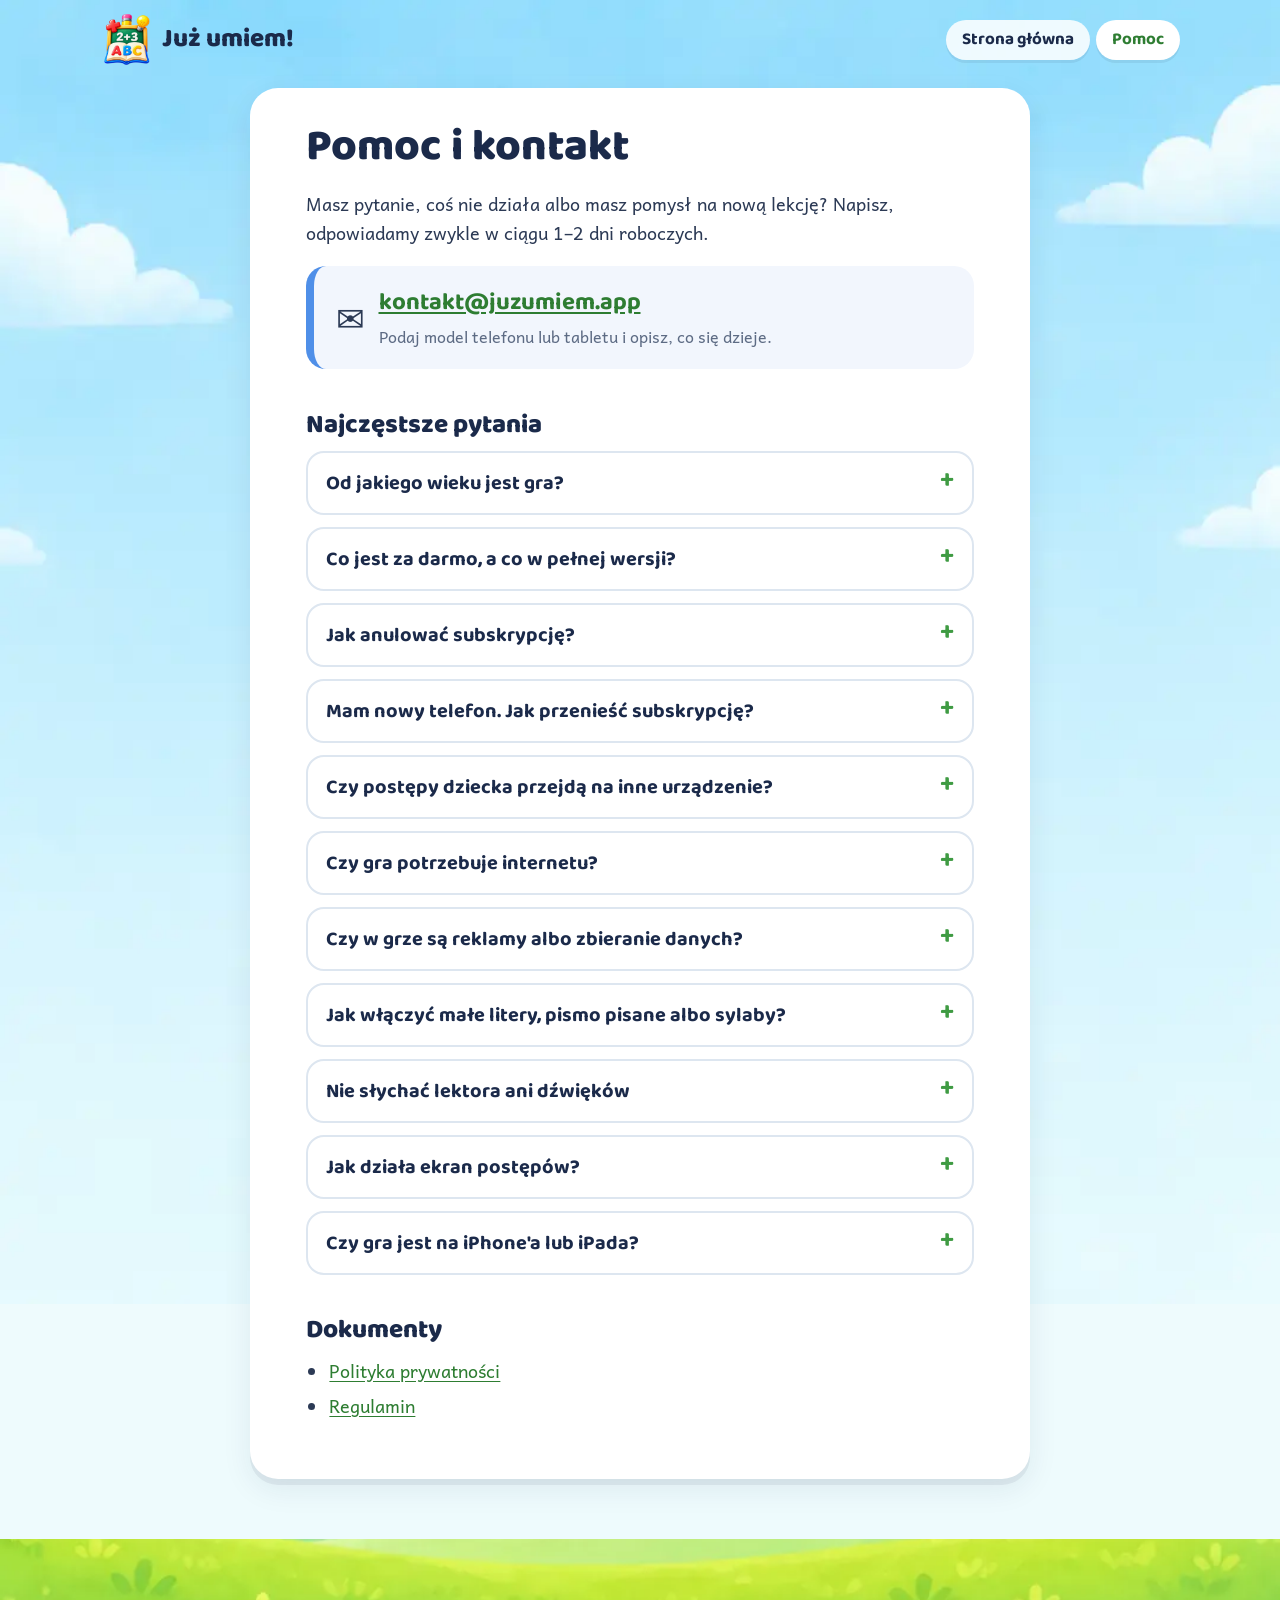
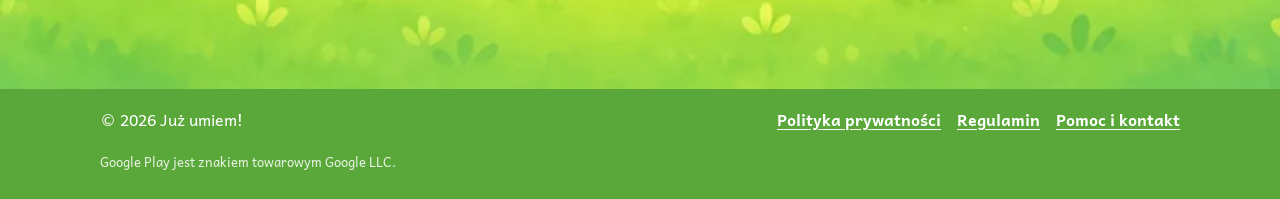
==== pomoc/index.html @ 5c7d11a3 "Pierwsza wersja strony juzumiem.app Strona główna, polityka prywatności, regulamin, pomoc i kontakt," ====
<!doctype html>
<html lang="pl">
<head>
<meta charset="utf-8">
<meta name="viewport" content="width=device-width, initial-scale=1">
<title>Pomoc i kontakt – Już umiem!</title>
<meta name="description" content="Najczęstsze pytania o grę Już umiem!: subskrypcja, rezygnacja, nowy telefon, postępy, dźwięk. Kontakt: kontakt@juzumiem.app.">
<link rel="canonical" href="https://juzumiem.app/pomoc/">
<link rel="icon" type="image/png" href="../favicon.png">
<link rel="apple-touch-icon" href="../assets/img/apple-touch-icon.png">
<link rel="stylesheet" href="../assets/style.css">
<meta name="theme-color" content="#8fdcfe">
</head>
<body>

<header class="top">
  <div class="wrap">
    <a class="brand" href="../"><img src="../assets/img/logo.webp" alt="" width="52" height="52"><span>Już umiem!</span></a>
    <nav class="nav" aria-label="Menu">
      <a href="../">Strona główna</a>
      <a href="../pomoc/" aria-current="page">Pomoc</a>
    </nav>
  </div>
</header>

<main>
  <div class="wrap narrow">
    <article class="doc">
      <h1>Pomoc i kontakt</h1>
      <p>Masz pytanie, coś nie działa albo masz pomysł na nową lekcję? Napisz, odpowiadamy zwykle w ciągu 1–2 dni roboczych.</p>
      <div class="contact">
        <span aria-hidden="true" style="font-size:34px">✉️</span>
        <div><b><a href="mailto:kontakt@juzumiem.app">kontakt@juzumiem.app</a></b><br><span class="meta">Podaj model telefonu lub tabletu i opisz, co się dzieje.</span></div>
      </div>

      <h2>Najczęstsze pytania</h2>

      <details>
        <summary>Od jakiego wieku jest gra?</summary>
        <div><p>Dla dzieci w wieku 4–10 lat. Pierwsze lekcje w każdym dziale są bardzo łatwe (na przykład dodawanie do 5 albo pierwsze litery), a kolejne coraz trudniejsze. Lektor czyta zadania na głos, więc dziecko nie musi jeszcze umieć czytać.</p></div>
      </details>

      <details>
        <summary>Co jest za darmo, a co w pełnej wersji?</summary>
        <div><p>Pierwsze 3 lekcje w każdym dziale są za darmo na zawsze. Pozostałe odblokowuje subskrypcja roczna. Nowa subskrypcja zaczyna się od 7 dni za darmo, żeby sprawdzić, czy gra spodoba się dziecku.</p></div>
      </details>

      <details>
        <summary>Jak anulować subskrypcję?</summary>
        <div>
          <ol>
            <li>Otwórz aplikację <b>Google Play</b>.</li>
            <li>Dotknij swojego zdjęcia profilowego w prawym górnym rogu.</li>
            <li>Wybierz <b>Płatności i subskrypcje</b> → <b>Subskrypcje</b>.</li>
            <li>Wybierz <b>Już umiem!</b> i dotknij <b>Anuluj subskrypcję</b>.</li>
          </ol>
          <p>Pełna wersja działa do końca opłaconego okresu. Jeśli anulujesz w czasie 7 dni na próbę, nic nie zapłacisz. Odinstalowanie gry nie anuluje subskrypcji.</p>
        </div>
      </details>

      <details>
        <summary>Mam nowy telefon. Jak przenieść subskrypcję?</summary>
        <div><p>Zaloguj się na nowym telefonie na to samo konto Google, którym kupiono subskrypcję, i zainstaluj grę z Google Play. Pełna wersja odblokuje się sama.</p></div>
      </details>

      <details>
        <summary>Czy postępy dziecka przejdą na inne urządzenie?</summary>
        <div><p>Nie. Postępy zapisują się tylko na urządzeniu, na którym dziecko gra, bo gra nic nie wysyła do internetu. Po odinstalowaniu gry albo wyczyszczeniu jej danych postępy znikną. Same lekcje i subskrypcja zostają.</p></div>
      </details>

      <details>
        <summary>Czy gra potrzebuje internetu?</summary>
        <div><p>Tylko do pobrania z Google Play i do zakupu subskrypcji. Potem działa bez internetu, na przykład w samochodzie albo w samolocie.</p></div>
      </details>

      <details>
        <summary>Czy w grze są reklamy albo zbieranie danych?</summary>
        <div><p>Nie. Nie ma reklam, kont ani narzędzi śledzących, a gra nie prosi o dostęp do mikrofonu, aparatu czy lokalizacji. Szczegóły w <a href="../prywatnosc/">polityce prywatności</a>.</p></div>
      </details>

      <details>
        <summary>Jak włączyć małe litery, pismo pisane albo sylaby?</summary>
        <div><p>Na ekranie startowym dotknij <b>Opcje</b> (zębatka w prawym górnym rogu). Są tam: <b>Małe litery</b>, <b>Pismo pisane</b>, <b>Sylaby zawsze włączone</b> i <b>Muzyka w menu</b>.</p></div>
      </details>

      <details>
        <summary>Nie słychać lektora ani dźwięków</summary>
        <div><p>Sprawdź głośność multimediów w telefonie (przyciski głośności w czasie gry) i czy telefon nie jest połączony ze słuchawkami Bluetooth. Muzykę w menu można wyłączyć osobno w Opcjach, lektor gra wtedy dalej.</p></div>
      </details>

      <details>
        <summary>Jak działa ekran postępów?</summary>
        <div><p>Dotknij <b>Postępy</b> na ekranie startowym albo na dole menu działu. Zobaczysz, które lekcje dziecko skończyło w każdym dziale, średni wynik, ostatnio ćwiczone lekcje i ile lekcji skończyło w każdym z ostatnich 7 dni.</p></div>
      </details>

      <details>
        <summary>Czy gra jest na iPhone'a lub iPada?</summary>
        <div><p>Na razie tylko na Androida. Wersję na iPhone'a i iPada planujemy później.</p></div>
      </details>

      <h2>Dokumenty</h2>
      <ul>
        <li><a href="../prywatnosc/">Polityka prywatności</a></li>
        <li><a href="../regulamin/">Regulamin</a></li>
      </ul>
    </article>
  </div>
</main>

<footer class="foot">
  <div class="grass" aria-hidden="true"></div>
  <div class="bar">
    <div class="wrap">
      <span>© 2026 Już umiem!</span>
      <nav aria-label="Stopka">
        <a href="../prywatnosc/">Polityka prywatności</a>
        <a href="../regulamin/">Regulamin</a>
        <a href="../pomoc/" aria-current="page">Pomoc i kontakt</a>
      </nav>
      <p class="tm">Google Play jest znakiem towarowym Google LLC.</p>
    </div>
  </div>
</footer>

</body>
</html>
---- assets/style.css ----
/* Już umiem! — strona www. Kolory i czcionki jak w grze. */

@font-face { font-family: "Baloo 2"; font-weight: 800; font-display: swap;
  src: url("fonts/baloo2-extrabold.woff2") format("woff2"); }
@font-face { font-family: "Baloo 2"; font-weight: 700; font-display: swap;
  src: url("fonts/baloo2-bold.woff2") format("woff2"); }
@font-face { font-family: "Andika"; font-weight: 400; font-display: swap;
  src: url("fonts/andika-regular.woff2") format("woff2"); }
@font-face { font-family: "Andika"; font-weight: 700; font-display: swap;
  src: url("fonts/andika-bold.woff2") format("woff2"); }

:root {
  color-scheme: light;
  --navy: #1b2a4a;
  --text: #2c3a55;
  --soft: #5d6b84;
  --green: #3f9b43;
  --green-dark: #2e7d32;
  --green-bg: #f3faf1;
  --blue: #4f8fe8;
  --blue-bg: #f2f6fd;
  --red: #e8684a;
  --yellow: #e8c23d;
  --purple: #9b59d0;
  --pink: #e85a8a;
  --teal: #45b7a0;
  --sky-top: #8fdcfe;
  --sky-bottom: #eefbfd;
  --card: #ffffff;
  --line: #dde6f0;
  --todo-bg: #fff3b0;
  --todo-line: #e8c23d;
  --radius: 28px;
  --shadow: 0 6px 0 rgba(27, 42, 74, .07), 0 10px 30px rgba(27, 42, 74, .08);
  --head: "Baloo 2", "Trebuchet MS", system-ui, sans-serif;
  --body: "Andika", "Segoe UI", system-ui, sans-serif;
}

* { box-sizing: border-box; }
html { scroll-behavior: smooth; -webkit-text-size-adjust: 100%; }
body {
  margin: 0;
  font-family: var(--body);
  font-size: 18px;
  line-height: 1.6;
  color: var(--text);
  background: var(--sky-bottom);
  background-image:
    url("img/niebo.webp"),
    linear-gradient(180deg, var(--sky-top) 0, #e6f9fd 820px, var(--sky-bottom) 1200px);
  background-repeat: no-repeat;
  background-size: max(100%, 760px) auto, 100% 100%;
  background-position: top center;
  min-height: 100vh;
  display: flex;
  flex-direction: column;
}
img { max-width: 100%; height: auto; display: block; }
a { color: var(--green-dark); text-underline-offset: 3px; }
a:hover { color: var(--green); }
h1, h2, h3 { font-family: var(--head); color: var(--navy); line-height: 1.15; margin: 0 0 .4em; }
h1 { font-weight: 800; font-size: clamp(34px, 6vw, 56px); }
h2 { font-weight: 800; font-size: clamp(28px, 4.4vw, 40px); }
h3 { font-weight: 700; font-size: 24px; }
p { margin: 0 0 1em; }
:focus-visible { outline: 3px solid var(--blue); outline-offset: 3px; border-radius: 8px; }

.wrap { width: 100%; max-width: 1120px; margin: 0 auto; padding: 0 20px; }
.narrow { max-width: 820px; }
main { flex: 1; }

/* ── nagłówek ─────────────────────────────────────── */
.top { padding: 14px 0; }
.top .wrap { display: flex; align-items: center; justify-content: space-between; gap: 12px; flex-wrap: wrap; }
.brand { display: flex; align-items: center; gap: 10px; text-decoration: none; color: var(--navy); }
.brand img { width: 52px; height: 52px; }
.brand span { font-family: var(--head); font-weight: 800; font-size: 26px; }
.nav { display: flex; gap: 6px; flex-wrap: wrap; }
.nav a {
  font-family: var(--head); font-weight: 700; font-size: 17px;
  color: var(--navy); text-decoration: none;
  background: rgba(255, 255, 255, .85); padding: 6px 16px; border-radius: 999px;
  box-shadow: 0 3px 0 rgba(27, 42, 74, .08);
}
.nav a:hover, .nav a[aria-current="page"] { background: #fff; color: var(--green-dark); }

/* ── hero ─────────────────────────────────────────── */
.hero { padding: 24px 0 40px; }
.hero .wrap { display: grid; grid-template-columns: 1.15fr .85fr; gap: 40px; align-items: center; }
.hero .napis { width: min(420px, 80%); margin: 0 0 8px -8px; }
.hero h1 { font-size: clamp(30px, 4.6vw, 46px); }
.hero .lead { font-size: 20px; color: var(--text); max-width: 34em; }
.cta { display: flex; gap: 12px; flex-wrap: wrap; margin-top: 22px; }
.btn {
  display: inline-flex; align-items: center; gap: 10px;
  font-family: var(--head); font-weight: 800; font-size: 20px;
  padding: 12px 26px; border-radius: 19px; text-decoration: none;
  background: var(--green); color: #fff;
  box-shadow: 0 5px 0 var(--green-dark);
  transition: transform .08s ease, box-shadow .08s ease;
}
.btn:hover { color: #fff; background: #379039; }
.btn:active { transform: translateY(3px); box-shadow: 0 2px 0 var(--green-dark); }
.btn.white { background: #fff; color: var(--navy); box-shadow: 0 5px 0 var(--line); }
.btn.white:hover { color: var(--green-dark); }
.btn.soon { background: var(--navy); box-shadow: 0 5px 0 #0d1830; cursor: default; }
.btn.soon small { display: block; font-size: 13px; font-weight: 700; opacity: .8; line-height: 1; }
.btn.soon b { display: block; line-height: 1.1; }
.btn svg { flex: none; }

.phone {
  width: 100%; max-width: 330px; margin: 0 auto;
  border-radius: 44px; padding: 12px; background: #1b2a4a;
  box-shadow: 0 24px 50px rgba(27, 42, 74, .28);
}
.phone img { border-radius: 33px; aspect-ratio: 9 / 16; width: 100%; object-fit: cover; }

.badges { display: flex; flex-wrap: wrap; gap: 8px; margin: 18px 0 0; padding: 0; list-style: none; }
.badges li {
  background: #fff; border-radius: 999px; padding: 4px 14px 4px 10px;
  font-weight: 700; font-size: 16px; color: var(--navy);
  display: flex; align-items: center; gap: 6px; box-shadow: 0 3px 0 rgba(27, 42, 74, .07);
}
.badges li::before { content: "✓"; color: var(--green); font-weight: 700; }

/* ── sekcje ───────────────────────────────────────── */
section { padding: 44px 0; }
.section-head { text-align: center; max-width: 720px; margin: 0 auto 28px; }
.section-head p { color: var(--soft); font-size: 19px; }
.section-head .hint { font-size: 15px; font-weight: 700; color: var(--green-dark); margin: -6px 0 0; }

.grid-subjects { display: grid; grid-template-columns: repeat(4, 1fr); gap: 18px; }
.subject {
  background: var(--card); border-radius: var(--radius); padding: 18px 18px 16px;
  box-shadow: var(--shadow); border-left: 10px solid var(--c, var(--green));
}
.subject img { width: 84px; height: 84px; object-fit: contain; margin-bottom: 6px; }
.subject h3 { margin-bottom: .2em; }
.subject p { font-size: 16px; color: var(--soft); margin: 0; line-height: 1.5; }

.shots {
  display: grid; grid-auto-flow: column; grid-auto-columns: 220px; gap: 18px;
  overflow-x: auto; padding: 8px 20px 22px; scroll-snap-type: x mandatory;
  scrollbar-width: thin; max-width: 1120px; margin: 0 auto;
}
.shots figure { margin: 0; scroll-snap-align: center; }
.shots img {
  border-radius: 26px; aspect-ratio: 9 / 16; width: 100%; object-fit: cover;
  border: 6px solid #fff; box-shadow: var(--shadow); background: #fff;
}
.shots figcaption { text-align: center; font-family: var(--head); font-weight: 700; color: var(--navy); margin-top: 8px; }

.parents { display: grid; grid-template-columns: repeat(3, 1fr); gap: 18px; }
.card {
  background: var(--card); border-radius: var(--radius); padding: 22px 24px;
  box-shadow: var(--shadow);
}
.card h3 { display: flex; align-items: center; gap: 10px; }
.card .ico {
  flex: none; width: 40px; height: 40px; border-radius: 12px; display: grid; place-items: center;
  font-size: 22px; background: var(--green-bg);
}
.card p { margin: 0; color: var(--soft); font-size: 17px; }

.price {
  display: grid; grid-template-columns: repeat(3, 1fr); gap: 18px; align-items: stretch;
}
.price .card { text-align: center; border-top: 10px solid var(--c, var(--green)); }
.price .big { font-family: var(--head); font-weight: 800; font-size: 44px; color: var(--navy); line-height: 1.1; margin: 4px 0 6px; }
.price .card p { font-size: 16px; }
.note { text-align: center; color: var(--soft); font-size: 16px; margin-top: 18px; }

/* ── strony z tekstem (prywatność, regulamin, pomoc) ─ */
.doc {
  background: var(--card); border-radius: var(--radius); box-shadow: var(--shadow);
  padding: 34px clamp(20px, 5vw, 56px) 40px; margin: 8px auto 40px;
}
.doc h1 { font-size: clamp(30px, 5vw, 44px); }
.doc h2 { font-size: 26px; margin-top: 1.6em; }
.doc h3 { font-size: 21px; margin-top: 1.2em; }
.doc ul, .doc ol { padding-left: 1.3em; margin: 0 0 1em; }
.doc li { margin-bottom: .35em; }
.doc .meta { color: var(--soft); font-size: 16px; }
.summary {
  background: var(--green-bg); border-radius: 20px; padding: 18px 22px; margin: 18px 0 8px;
  border-left: 8px solid var(--green);
}
.summary ul { margin: 0; }
.summary p:last-child { margin: 0; }
details {
  border: 2px solid var(--line); border-radius: 18px; padding: 0 18px; margin: 0 0 12px; background: #fff;
}
details[open] { border-color: #b9d9b5; }
summary {
  cursor: pointer; font-family: var(--head); font-weight: 700; font-size: 20px; color: var(--navy);
  padding: 14px 0; list-style: none; display: flex; justify-content: space-between; gap: 12px;
}
summary::-webkit-details-marker { display: none; }
summary::after { content: "+"; color: var(--green); font-size: 26px; line-height: 1; }
details[open] summary::after { content: "−"; }
details > div { padding-bottom: 14px; }
.contact {
  display: flex; align-items: center; gap: 14px; flex-wrap: wrap;
  background: var(--blue-bg); border-radius: 20px; padding: 18px 22px; margin: 10px 0 18px;
  border-left: 8px solid var(--blue);
}
.contact b { font-family: var(--head); font-size: 24px; color: var(--navy); }

/* miejsca do uzupełnienia przed wydaniem — celowo widoczne */
.todo {
  background: var(--todo-bg); border: 2px dashed var(--todo-line); border-radius: 8px;
  padding: 0 6px; font-weight: 700; color: #6b5300; white-space: nowrap;
}

/* ── stopka ───────────────────────────────────────── */
.foot { margin-top: 20px; }
.foot .grass { height: 150px; background: url("img/trawa.webp") center bottom / cover no-repeat; }
.foot .bar { background: #5aa83a; color: #fff; padding: 18px 0 26px; font-size: 16px; }
.foot .bar .wrap { display: flex; justify-content: space-between; gap: 14px; flex-wrap: wrap; align-items: center; }
.foot a { color: #fff; font-weight: 700; }
.foot nav { display: flex; gap: 16px; flex-wrap: wrap; }
.foot .tm { font-size: 13px; opacity: .85; width: 100%; margin: 6px 0 0; }

/* ── telefon ──────────────────────────────────────── */
@media (max-width: 900px) {
  .hero .wrap { grid-template-columns: 1fr; gap: 26px; }
  .hero .phone { max-width: 260px; }
  .grid-subjects { grid-template-columns: repeat(2, 1fr); }
  .parents, .price { grid-template-columns: 1fr; }
}
@media (max-width: 520px) {
  body { font-size: 17px; }
  .wrap { padding: 0 16px; }
  .brand span { font-size: 22px; }
  .brand img { width: 44px; height: 44px; }
  .nav a { font-size: 15px; padding: 5px 12px; }
  .grid-subjects { gap: 12px; }
  .subject { padding: 14px 12px 12px; border-left-width: 7px; }
  .subject img { width: 64px; height: 64px; }
  .subject h3 { font-size: 20px; }
  .subject p { font-size: 14.5px; }
  .shots { grid-auto-columns: 180px; padding: 8px 16px 20px; }
  .foot .grass { height: 100px; }
  .todo { white-space: normal; }
}
@media (prefers-reduced-motion: reduce) {
  html { scroll-behavior: auto; }
  .btn { transition: none; }
}
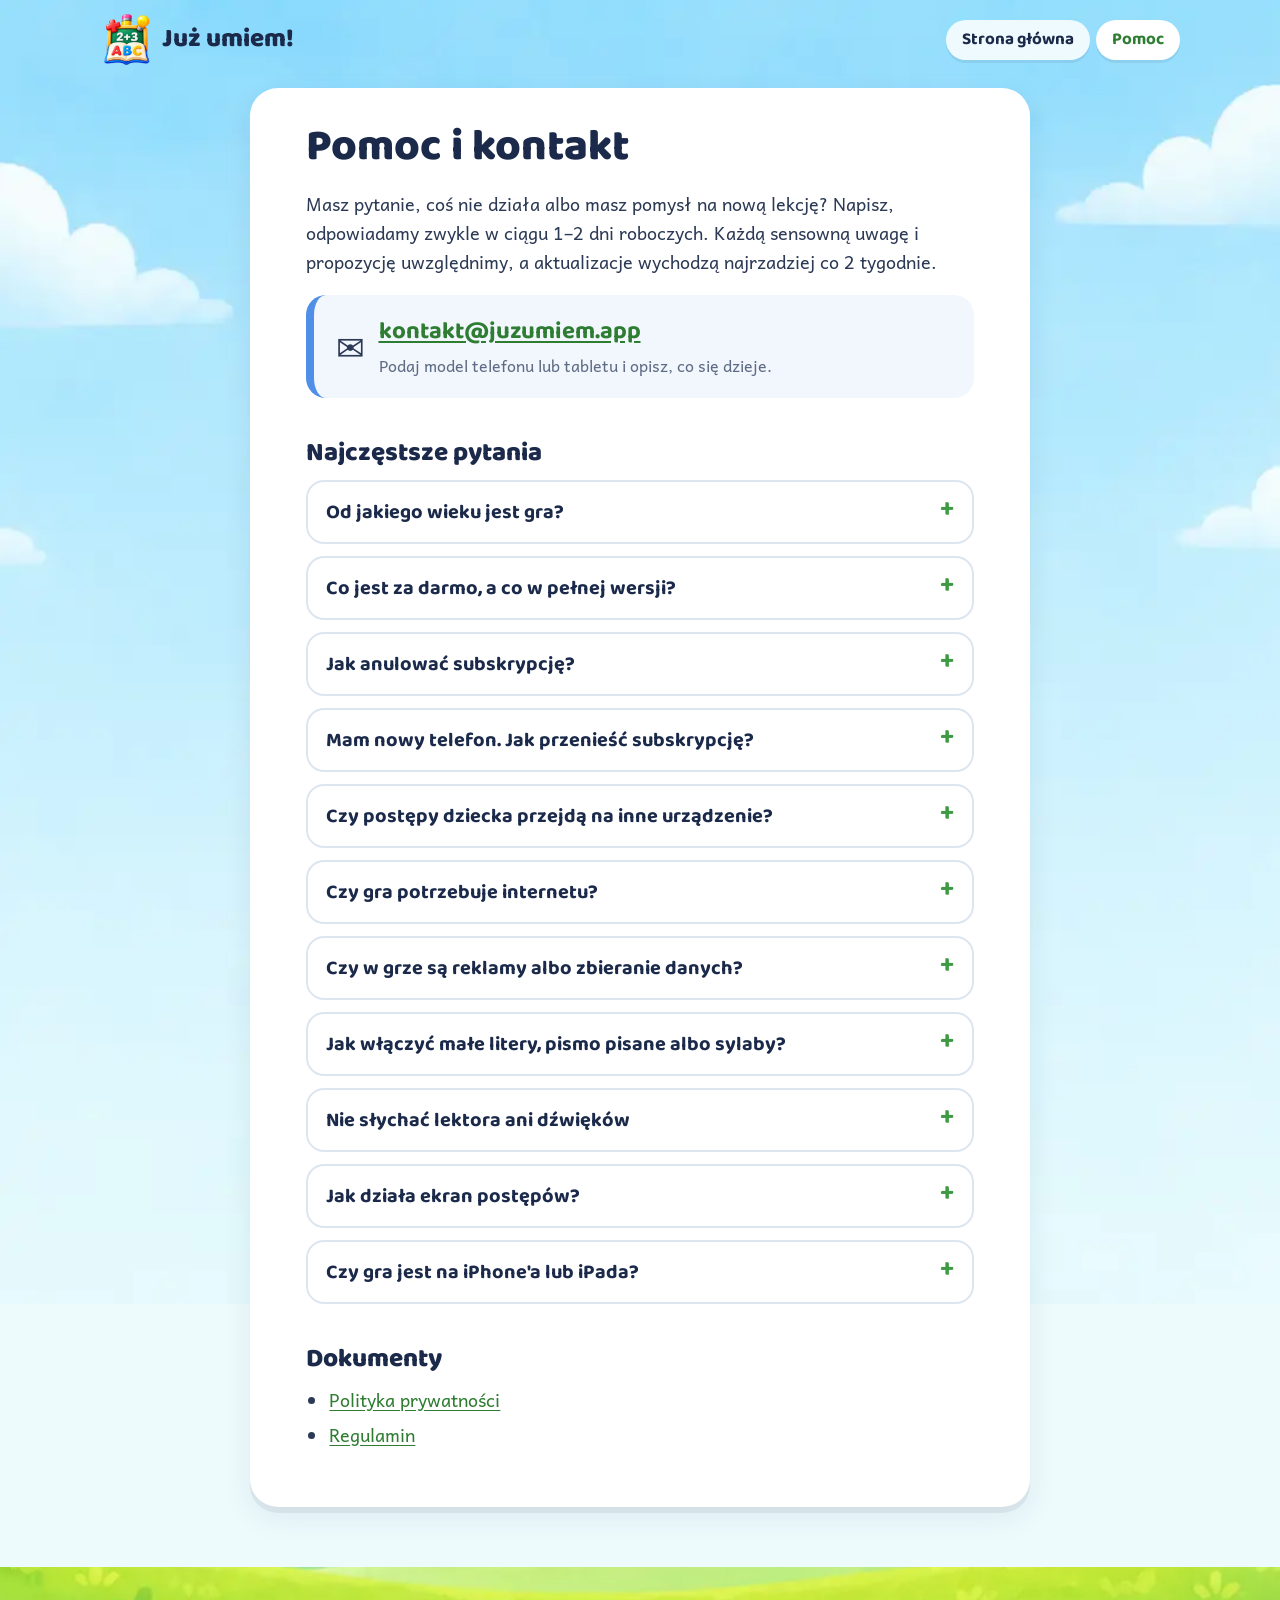
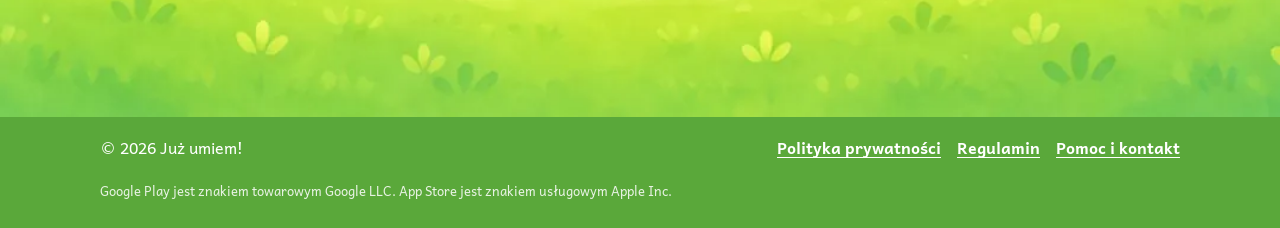
==== commit 78b83add: "FAQ na stronie głównej, wiek 4–12 lat, sekcja o rozwoju gry Widoczny przycisk FAQ w menu i sekcja z " ====
--- a/pomoc/index.html
+++ b/pomoc/index.html
@@ -27,7 +27,7 @@
   <div class="wrap narrow">
     <article class="doc">
       <h1>Pomoc i kontakt</h1>
-      <p>Masz pytanie, coś nie działa albo masz pomysł na nową lekcję? Napisz, odpowiadamy zwykle w ciągu 1–2 dni roboczych.</p>
+      <p>Masz pytanie, coś nie działa albo masz pomysł na nową lekcję? Napisz, odpowiadamy zwykle w ciągu 1–2 dni roboczych. Każdą sensowną uwagę i propozycję uwzględnimy, a aktualizacje wychodzą najrzadziej co 2 tygodnie.</p>
       <div class="contact">
         <span aria-hidden="true" style="font-size:34px">✉️</span>
         <div><b><a href="mailto:kontakt@juzumiem.app">kontakt@juzumiem.app</a></b><br><span class="meta">Podaj model telefonu lub tabletu i opisz, co się dzieje.</span></div>
@@ -37,7 +37,7 @@
 
       <details>
         <summary>Od jakiego wieku jest gra?</summary>
-        <div><p>Dla dzieci w wieku 4–10 lat. Pierwsze lekcje w każdym dziale są bardzo łatwe (na przykład dodawanie do 5 albo pierwsze litery), a kolejne coraz trudniejsze. Lektor czyta zadania na głos, więc dziecko nie musi jeszcze umieć czytać.</p></div>
+        <div><p>Dla dzieci w wieku 4–12 lat. Pierwsze lekcje w każdym dziale są bardzo łatwe (na przykład dodawanie do 5 albo pierwsze litery), a kolejne coraz trudniejsze. Lektor czyta zadania na głos, więc dziecko nie musi jeszcze umieć czytać.</p></div>
       </details>
 
       <details>
@@ -48,19 +48,21 @@
       <details>
         <summary>Jak anulować subskrypcję?</summary>
         <div>
+          <p>Na Androidzie:</p>
           <ol>
             <li>Otwórz aplikację <b>Google Play</b>.</li>
             <li>Dotknij swojego zdjęcia profilowego w prawym górnym rogu.</li>
             <li>Wybierz <b>Płatności i subskrypcje</b> → <b>Subskrypcje</b>.</li>
             <li>Wybierz <b>Już umiem!</b> i dotknij <b>Anuluj subskrypcję</b>.</li>
           </ol>
+          <p>Na iPhonie i iPadzie: <b>Ustawienia</b> → Twoje imię i nazwisko → <b>Subskrypcje</b> → <b>Już umiem!</b> → <b>Anuluj subskrypcję</b>.</p>
           <p>Pełna wersja działa do końca opłaconego okresu. Jeśli anulujesz w czasie 7 dni na próbę, nic nie zapłacisz. Odinstalowanie gry nie anuluje subskrypcji.</p>
         </div>
       </details>
 
       <details>
         <summary>Mam nowy telefon. Jak przenieść subskrypcję?</summary>
-        <div><p>Zaloguj się na nowym telefonie na to samo konto Google, którym kupiono subskrypcję, i zainstaluj grę z Google Play. Pełna wersja odblokuje się sama.</p></div>
+        <div><p>Zaloguj się na nowym telefonie na to samo konto Google, którym kupiono subskrypcję, i zainstaluj grę z Google Play. Na iPhonie zaloguj się na to samo Apple ID i zainstaluj grę z App Store. Pełna wersja odblokuje się sama.</p></div>
       </details>
 
       <details>
@@ -70,7 +72,7 @@
 
       <details>
         <summary>Czy gra potrzebuje internetu?</summary>
-        <div><p>Tylko do pobrania z Google Play i do zakupu subskrypcji. Potem działa bez internetu, na przykład w samochodzie albo w samolocie.</p></div>
+        <div><p>Lekcje działają bez internetu, na przykład w samochodzie albo w samolocie. Internet jest potrzebny do pobrania gry z Google Play, do zakupu subskrypcji i raz na 30 dni do jej potwierdzenia: wystarczy włączyć grę, gdy telefon ma internet, a pełna wersja znów działa offline przez 30 dni. Jeśli przez 30 dni gra nie połączy się z internetem, płatne lekcje zablokują się do najbliższego połączenia. Darmowe lekcje działają zawsze.</p></div>
       </details>
 
       <details>
@@ -95,7 +97,7 @@
 
       <details>
         <summary>Czy gra jest na iPhone'a lub iPada?</summary>
-        <div><p>Na razie tylko na Androida. Wersję na iPhone'a i iPada planujemy później.</p></div>
+        <div><p>Tak, gra wychodzi jednocześnie na Androida oraz na iPhone'a i iPada.</p></div>
       </details>
 
       <h2>Dokumenty</h2>
@@ -117,7 +119,7 @@
         <a href="../regulamin/">Regulamin</a>
         <a href="../pomoc/" aria-current="page">Pomoc i kontakt</a>
       </nav>
-      <p class="tm">Google Play jest znakiem towarowym Google LLC.</p>
+      <p class="tm">Google Play jest znakiem towarowym Google LLC. App Store jest znakiem usługowym Apple Inc.</p>
     </div>
   </div>
 </footer>
--- a/assets/style.css
+++ b/assets/style.css
@@ -83,12 +83,19 @@
   box-shadow: 0 3px 0 rgba(27, 42, 74, .08);
 }
 .nav a:hover, .nav a[aria-current="page"] { background: #fff; color: var(--green-dark); }
+.nav a.hot { background: var(--green); color: #fff; box-shadow: 0 3px 0 var(--green-dark); }
+.nav a.hot:hover { background: #379039; color: #fff; }
 
 /* ── hero ─────────────────────────────────────────── */
 .hero { padding: 24px 0 40px; }
 .hero .wrap { display: grid; grid-template-columns: 1.15fr .85fr; gap: 40px; align-items: center; }
 .hero .napis { width: min(420px, 80%); margin: 0 0 8px -8px; }
 .hero h1 { font-size: clamp(30px, 4.6vw, 46px); }
+.age {
+  display: inline-block; margin: 0 0 12px; padding: 6px 20px 4px; border-radius: 999px;
+  font-family: var(--head); font-weight: 800; font-size: 24px; line-height: 1.2; color: #fff;
+  background: var(--red); box-shadow: 0 4px 0 #c24f34; transform: rotate(-2deg);
+}
 .hero .lead { font-size: 20px; color: var(--text); max-width: 34em; }
 .cta { display: flex; gap: 12px; flex-wrap: wrap; margin-top: 22px; }
 .btn {
@@ -170,6 +177,33 @@
 .price .card p { font-size: 16px; }
 .note { text-align: center; color: var(--soft); font-size: 16px; margin-top: 18px; }
 
+/* ── gra ciągle rośnie ─────────────────────────────── */
+#rozwoj { padding: 10px 0 30px; }
+.dev {
+  background: linear-gradient(135deg, #3f9b43 0%, #5bb54a 100%); color: #fff;
+  border-radius: 36px; padding: 30px clamp(20px, 4vw, 44px); box-shadow: 0 8px 0 var(--green-dark), 0 18px 40px rgba(46, 125, 50, .25);
+  display: grid; grid-template-columns: .9fr 1.1fr; gap: 28px; align-items: center;
+}
+.dev h2, .dev h3 { color: #fff; }
+.dev-head p { font-size: 19px; margin: 0; opacity: .95; }
+.dev-points { display: grid; gap: 14px; }
+.dev-point {
+  display: flex; gap: 16px; align-items: center;
+  background: rgba(255, 255, 255, .14); border-radius: 22px; padding: 14px 18px;
+}
+.dev-point h3 { font-size: 21px; margin: 0 0 .15em; }
+.dev-point p { margin: 0; font-size: 16px; opacity: .95; }
+.dev-point a { color: #fff; font-weight: 700; }
+.dev-big {
+  flex: none; width: 92px; height: 92px; border-radius: 24px; background: #fff; color: var(--green-dark);
+  display: grid; place-content: center; text-align: center;
+  font-family: var(--head); font-weight: 800; font-size: 34px; line-height: .95;
+}
+.dev-big small { display: block; font-size: 15px; font-weight: 700; margin-top: 2px; }
+
+/* ── FAQ na stronie głównej ───────────────────────── */
+.faq details { box-shadow: 0 3px 0 rgba(27, 42, 74, .06); }
+
 /* ── strony z tekstem (prywatność, regulamin, pomoc) ─ */
 .doc {
   background: var(--card); border-radius: var(--radius); box-shadow: var(--shadow);
@@ -226,7 +260,7 @@
   .hero .wrap { grid-template-columns: 1fr; gap: 26px; }
   .hero .phone { max-width: 260px; }
   .grid-subjects { grid-template-columns: repeat(2, 1fr); }
-  .parents, .price { grid-template-columns: 1fr; }
+  .parents, .price, .dev { grid-template-columns: 1fr; }
 }
 @media (max-width: 520px) {
   body { font-size: 17px; }
@@ -242,6 +276,9 @@
   .shots { grid-auto-columns: 180px; padding: 8px 16px 20px; }
   .foot .grass { height: 100px; }
   .todo { white-space: normal; }
+  .age { font-size: 20px; }
+  .dev-big { width: 74px; height: 74px; font-size: 28px; }
+  .dev-point { padding: 12px 14px; gap: 12px; }
 }
 @media (prefers-reduced-motion: reduce) {
   html { scroll-behavior: auto; }
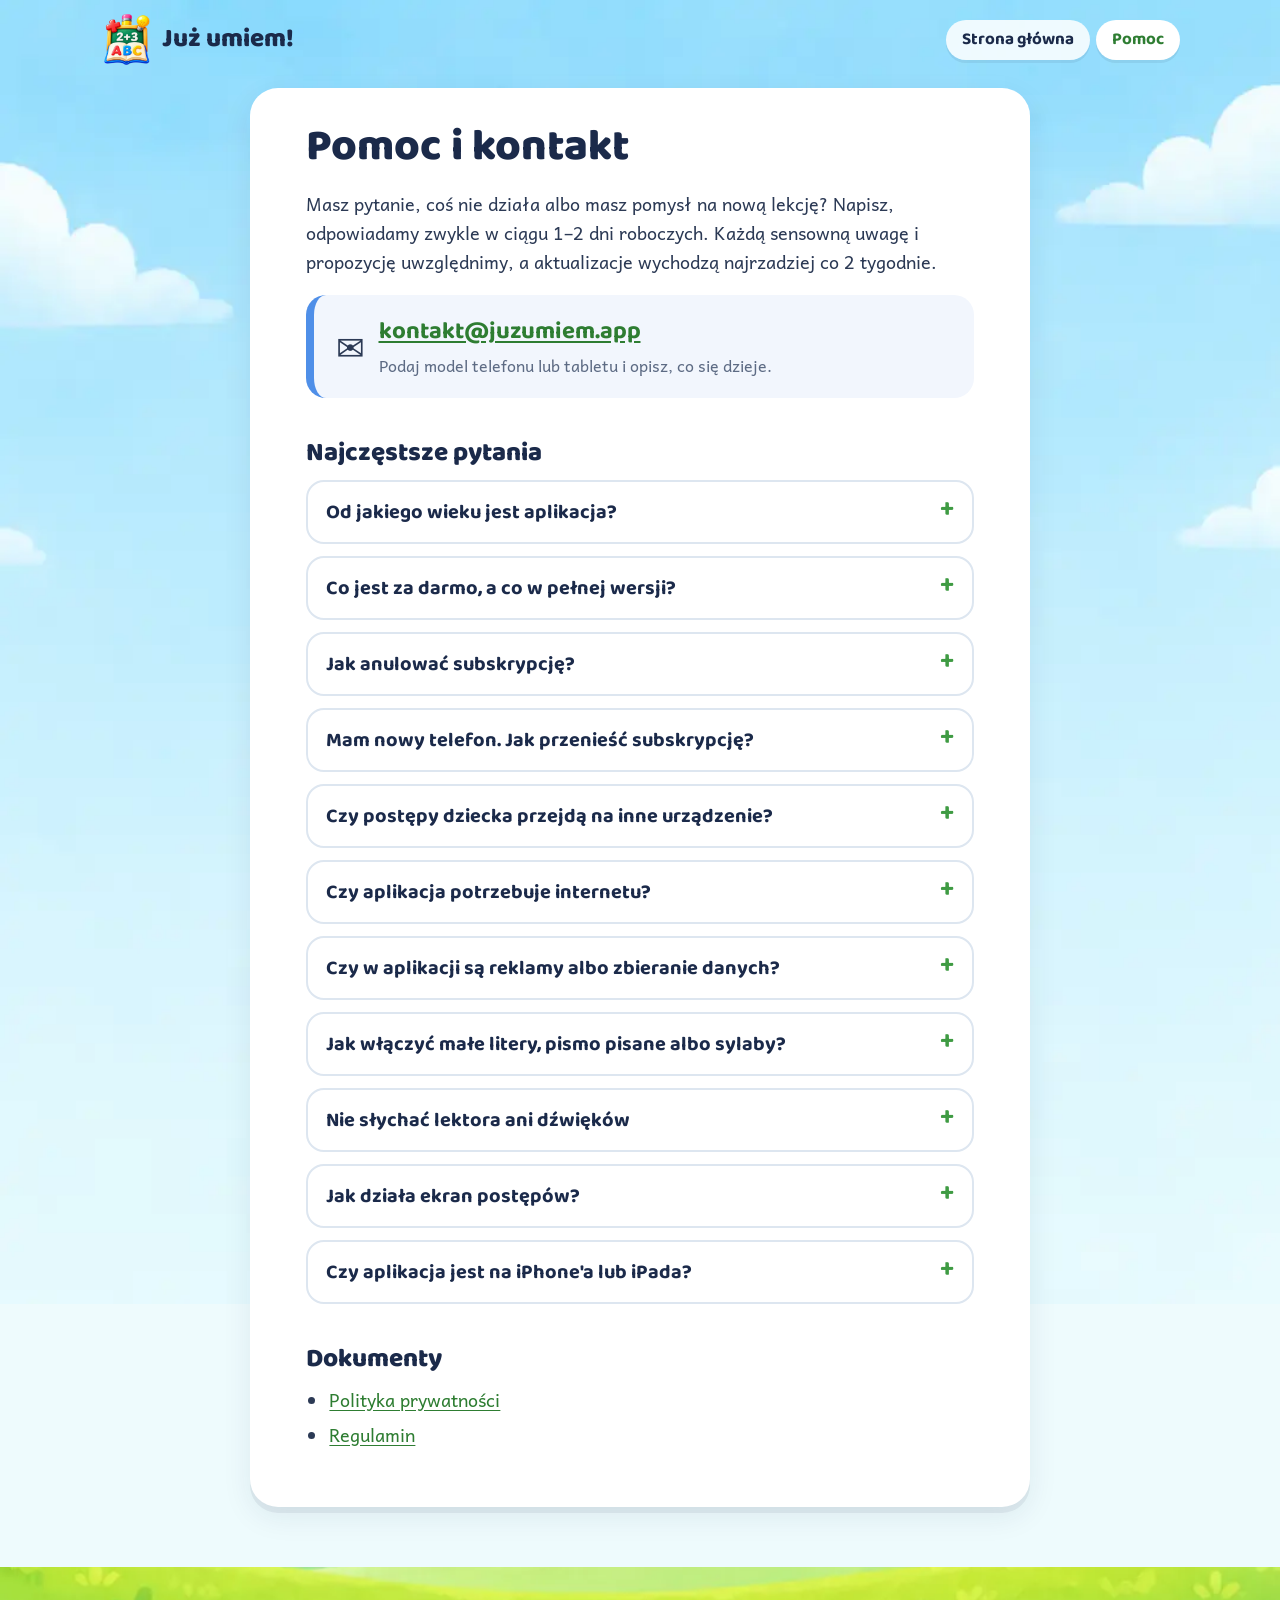
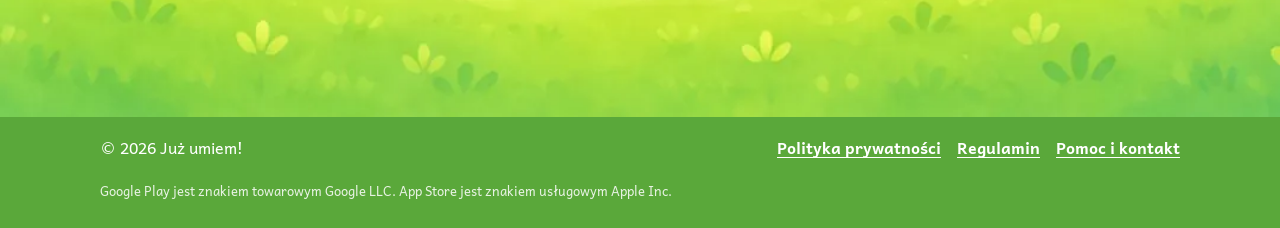
==== commit 87c20d54: "„Aplikacja” zamiast „gra”, sekcja o podejściu Wszystkie strony mówią o aplikacji, nie o grze. Nowa s" ====
--- a/pomoc/index.html
+++ b/pomoc/index.html
@@ -36,13 +36,13 @@
       <h2>Najczęstsze pytania</h2>
 
       <details>
-        <summary>Od jakiego wieku jest gra?</summary>
+        <summary>Od jakiego wieku jest aplikacja?</summary>
         <div><p>Dla dzieci w wieku 4–12 lat. Pierwsze lekcje w każdym dziale są bardzo łatwe (na przykład dodawanie do 5 albo pierwsze litery), a kolejne coraz trudniejsze. Lektor czyta zadania na głos, więc dziecko nie musi jeszcze umieć czytać.</p></div>
       </details>
 
       <details>
         <summary>Co jest za darmo, a co w pełnej wersji?</summary>
-        <div><p>Pierwsze 3 lekcje w każdym dziale są za darmo na zawsze. Pozostałe odblokowuje subskrypcja roczna. Nowa subskrypcja zaczyna się od 7 dni za darmo, żeby sprawdzić, czy gra spodoba się dziecku.</p></div>
+        <div><p>Pierwsze 3 lekcje w każdym dziale są za darmo na zawsze. Pozostałe odblokowuje subskrypcja roczna. Nowa subskrypcja zaczyna się od 7 dni za darmo, żeby sprawdzić, czy aplikacja spodoba się dziecku.</p></div>
       </details>
 
       <details>
@@ -56,7 +56,7 @@
             <li>Wybierz <b>Już umiem!</b> i dotknij <b>Anuluj subskrypcję</b>.</li>
           </ol>
           <p>Na iPhonie i iPadzie: <b>Ustawienia</b> → Twoje imię i nazwisko → <b>Subskrypcje</b> → <b>Już umiem!</b> → <b>Anuluj subskrypcję</b>.</p>
-          <p>Pełna wersja działa do końca opłaconego okresu. Jeśli anulujesz w czasie 7 dni na próbę, nic nie zapłacisz. Odinstalowanie gry nie anuluje subskrypcji.</p>
+          <p>Pełna wersja działa do końca opłaconego okresu. Jeśli anulujesz w czasie 7 dni na próbę, nic nie zapłacisz. Odinstalowanie aplikacji nie anuluje subskrypcji.</p>
         </div>
       </details>
 
@@ -67,17 +67,17 @@
 
       <details>
         <summary>Czy postępy dziecka przejdą na inne urządzenie?</summary>
-        <div><p>Nie. Postępy zapisują się tylko na urządzeniu, na którym dziecko gra, bo gra nic nie wysyła do internetu. Po odinstalowaniu gry albo wyczyszczeniu jej danych postępy znikną. Same lekcje i subskrypcja zostają.</p></div>
+        <div><p>Nie. Postępy zapisują się tylko na urządzeniu, na którym dziecko się uczy, bo aplikacja nic nie wysyła do internetu. Po odinstalowaniu aplikacji albo wyczyszczeniu jej danych postępy znikną. Same lekcje i subskrypcja zostają.</p></div>
       </details>
 
       <details>
-        <summary>Czy gra potrzebuje internetu?</summary>
-        <div><p>Lekcje działają bez internetu, na przykład w samochodzie albo w samolocie. Internet jest potrzebny do pobrania gry z Google Play, do zakupu subskrypcji i raz na 30 dni do jej potwierdzenia: wystarczy włączyć grę, gdy telefon ma internet, a pełna wersja znów działa offline przez 30 dni. Jeśli przez 30 dni gra nie połączy się z internetem, płatne lekcje zablokują się do najbliższego połączenia. Darmowe lekcje działają zawsze.</p></div>
+        <summary>Czy aplikacja potrzebuje internetu?</summary>
+        <div><p>Lekcje działają bez internetu, na przykład w samochodzie albo w samolocie. Internet jest potrzebny do pobrania aplikacji z Google Play, do zakupu subskrypcji i raz na 30 dni do jej potwierdzenia: wystarczy włączyć grę, gdy telefon ma internet, a pełna wersja znów działa offline przez 30 dni. Jeśli przez 30 dni aplikacja nie połączy się z internetem, płatne lekcje zablokują się do najbliższego połączenia. Darmowe lekcje działają zawsze.</p></div>
       </details>
 
       <details>
-        <summary>Czy w grze są reklamy albo zbieranie danych?</summary>
-        <div><p>Nie. Nie ma reklam, kont ani narzędzi śledzących, a gra nie prosi o dostęp do mikrofonu, aparatu czy lokalizacji. Szczegóły w <a href="../prywatnosc/">polityce prywatności</a>.</p></div>
+        <summary>Czy w aplikacji są reklamy albo zbieranie danych?</summary>
+        <div><p>Nie. Nie ma reklam, kont ani narzędzi śledzących, a aplikacja nie prosi o dostęp do mikrofonu, aparatu czy lokalizacji. Szczegóły w <a href="../prywatnosc/">polityce prywatności</a>.</p></div>
       </details>
 
       <details>
@@ -87,7 +87,7 @@
 
       <details>
         <summary>Nie słychać lektora ani dźwięków</summary>
-        <div><p>Sprawdź głośność multimediów w telefonie (przyciski głośności w czasie gry) i czy telefon nie jest połączony ze słuchawkami Bluetooth. Muzykę w menu można wyłączyć osobno w Opcjach, lektor gra wtedy dalej.</p></div>
+        <div><p>Sprawdź głośność multimediów w telefonie (przyciski głośności w czasie lekcji) i czy telefon nie jest połączony ze słuchawkami Bluetooth. Muzykę w menu można wyłączyć osobno w Opcjach, lektor mówi wtedy dalej.</p></div>
       </details>
 
       <details>
@@ -96,8 +96,8 @@
       </details>
 
       <details>
-        <summary>Czy gra jest na iPhone'a lub iPada?</summary>
-        <div><p>Tak, gra wychodzi jednocześnie na Androida oraz na iPhone'a i iPada.</p></div>
+        <summary>Czy aplikacja jest na iPhone'a lub iPada?</summary>
+        <div><p>Tak, aplikacja wychodzi jednocześnie na Androida oraz na iPhone'a i iPada.</p></div>
       </details>
 
       <h2>Dokumenty</h2>
--- a/assets/style.css
+++ b/assets/style.css
@@ -201,6 +201,9 @@
 }
 .dev-big small { display: block; font-size: 15px; font-weight: 700; margin-top: 2px; }
 
+.parents.values { grid-template-columns: repeat(4, 1fr); }
+.values .card h3 { font-size: 22px; }
+
 /* ── FAQ na stronie głównej ───────────────────────── */
 .faq details { box-shadow: 0 3px 0 rgba(27, 42, 74, .06); }
 
@@ -261,6 +264,7 @@
   .hero .phone { max-width: 260px; }
   .grid-subjects { grid-template-columns: repeat(2, 1fr); }
   .parents, .price, .dev { grid-template-columns: 1fr; }
+  .parents.values { grid-template-columns: repeat(2, 1fr); }
 }
 @media (max-width: 520px) {
   body { font-size: 17px; }
@@ -276,6 +280,7 @@
   .shots { grid-auto-columns: 180px; padding: 8px 16px 20px; }
   .foot .grass { height: 100px; }
   .todo { white-space: normal; }
+  .parents.values { grid-template-columns: 1fr; }
   .age { font-size: 20px; }
   .dev-big { width: 74px; height: 74px; font-size: 28px; }
   .dev-point { padding: 12px 14px; gap: 12px; }
